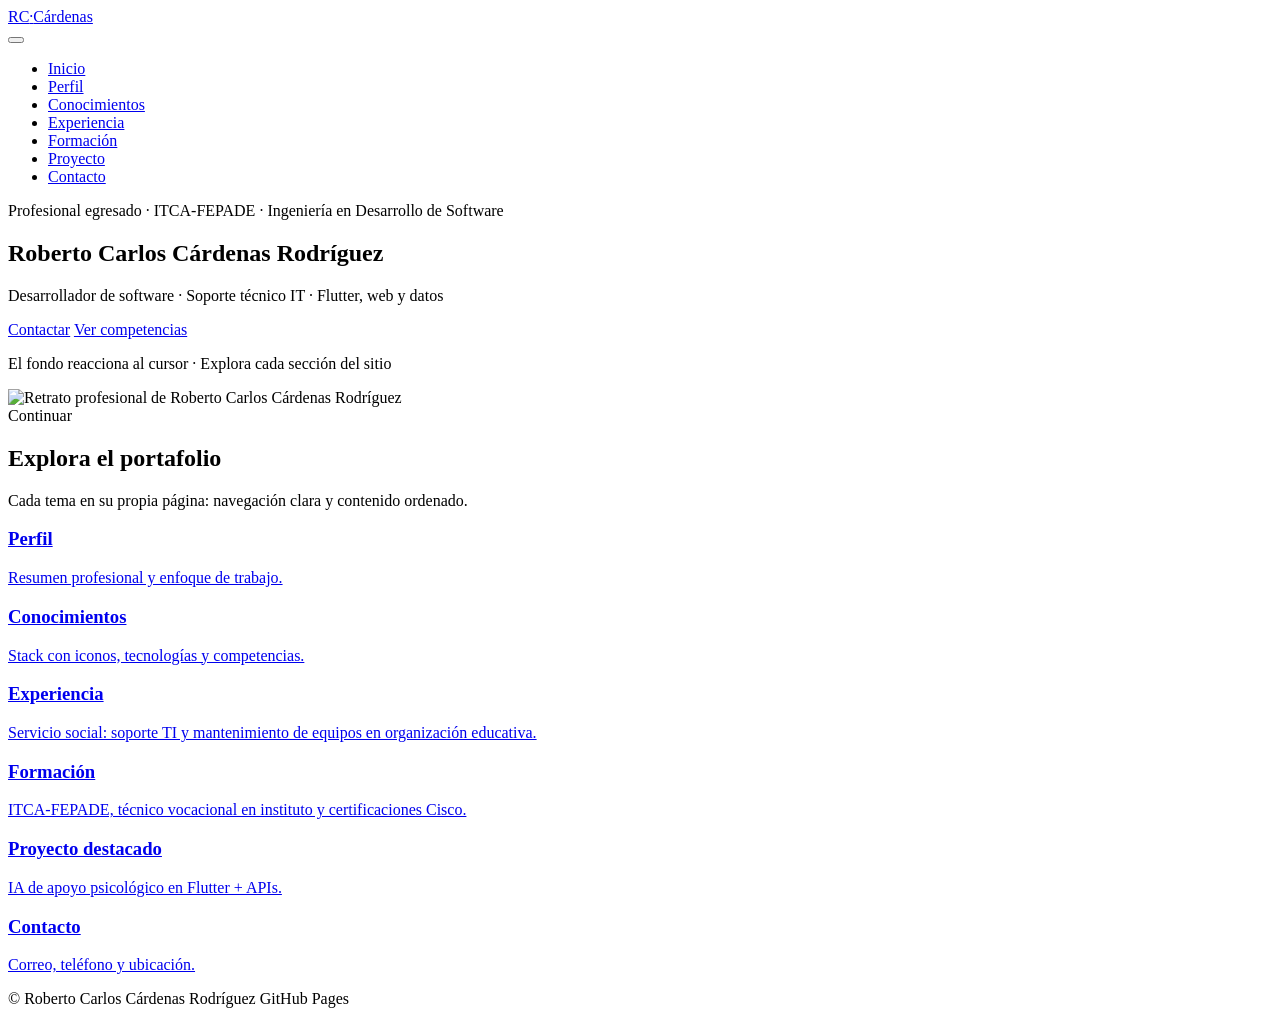
==== index.html @ c88db755 "Add files via upload" ====
<!DOCTYPE html>
<html lang="es">
<head>
  <meta charset="UTF-8" />
  <meta name="viewport" content="width=device-width, initial-scale=1.0, viewport-fit=cover" />
  <meta name="description" content="Roberto Carlos Cárdenas Rodríguez — Desarrollador de Software, ITCA-FEPADE. Portafolio profesional." />
  <meta name="theme-color" content="#0a0e17" />
  <title>Inicio · Roberto Carlos Cárdenas · ITCA-FEPADE</title>
  <link rel="preconnect" href="https://fonts.googleapis.com" />
  <link rel="preconnect" href="https://fonts.gstatic.com" crossorigin />
  <link href="https://fonts.googleapis.com/css2?family=DM+Sans:ital,opsz,wght@0,9..40,400;0,9..40,600;0,9..40,700&family=JetBrains+Mono:wght@400;600&display=swap" rel="stylesheet" />
  <link rel="stylesheet" href="./css/styles.css" />
  <script type="importmap">
  {
    "imports": {
      "three": "./js/vendor/three/build/three.module.js",
      "three/addons/": "./js/vendor/three/examples/jsm/"
    }
  }
  </script>
</head>
<body class="page-home">
  <div id="webgl-root" aria-hidden="true"></div>
  <div class="grain" aria-hidden="true"></div>

  <header class="site-header">
    <a class="logo" href="./index.html">RC<span class="logo-dot">·</span>Cárdenas</a>
    <nav class="nav" aria-label="Principal">
      <button type="button" class="nav-toggle" aria-expanded="false" aria-controls="nav-menu">
        <span></span><span></span><span></span>
      </button>
      <ul id="nav-menu" class="nav-menu">
        <li><a class="is-active" href="./index.html">Inicio</a></li>
        <li><a href="./perfil.html">Perfil</a></li>
        <li><a href="./conocimientos.html">Conocimientos</a></li>
        <li><a href="./experiencia.html">Experiencia</a></li>
        <li><a href="./formacion.html">Formación</a></li>
        <li><a href="./proyecto.html">Proyecto</a></li>
        <li><a href="./contacto.html">Contacto</a></li>
      </ul>
    </nav>
  </header>

  <main>
    <section class="hero hero--home" id="inicio">
      <div class="container hero-split">
        <div class="hero-split-inner">
          <p class="eyebrow">Profesional egresado · ITCA-FEPADE · Ingeniería en Desarrollo de Software</p>
          <h1 class="hero-title">
            <span class="line">Roberto Carlos</span>
            <span class="line accent">Cárdenas Rodríguez</span>
          </h1>
          <p class="hero-sub">Desarrollador de software · Soporte técnico IT · Flutter, web y datos</p>
          <div class="hero-cta">
            <a class="btn primary" href="./contacto.html">Contactar</a>
            <a class="btn ghost" href="./conocimientos.html">Ver competencias</a>
          </div>
          <p class="hero-hint">El fondo reacciona al cursor · Explora cada sección del sitio</p>
        </div>
        <div class="hero-photo-wrap">
          <img
            class="hero-photo"
            src="./assets/img/profile.png"
            alt="Retrato profesional de Roberto Carlos Cárdenas Rodríguez"
            width="400"
            height="500"
            loading="eager"
            decoding="async"
          />
        </div>
      </div>
      <div class="hero-scroll" aria-hidden="true">
        <span>Continuar</span>
        <span class="chev"></span>
      </div>
    </section>

    <section class="section">
      <div class="container">
        <header class="section-head">
          <h2>Explora el portafolio</h2>
          <p class="lead">Cada tema en su propia página: navegación clara y contenido ordenado.</p>
        </header>
        <div class="explore-grid">
          <article class="explore-card">
            <a href="./perfil.html">
              <h3>Perfil</h3>
              <p>Resumen profesional y enfoque de trabajo.</p>
            </a>
          </article>
          <article class="explore-card">
            <a href="./conocimientos.html">
              <h3>Conocimientos</h3>
              <p>Stack con iconos, tecnologías y competencias.</p>
            </a>
          </article>
          <article class="explore-card">
            <a href="./experiencia.html">
              <h3>Experiencia</h3>
              <p>Servicio social: soporte TI y mantenimiento de equipos en organización educativa.</p>
            </a>
          </article>
          <article class="explore-card">
            <a href="./formacion.html">
              <h3>Formación</h3>
              <p>ITCA-FEPADE, técnico vocacional en instituto y certificaciones Cisco.</p>
            </a>
          </article>
          <article class="explore-card">
            <a href="./proyecto.html">
              <h3>Proyecto destacado</h3>
              <p>IA de apoyo psicológico en Flutter + APIs.</p>
            </a>
          </article>
          <article class="explore-card">
            <a href="./contacto.html">
              <h3>Contacto</h3>
              <p>Correo, teléfono y ubicación.</p>
            </a>
          </article>
        </div>
      </div>
    </section>
  </main>

  <footer class="site-footer">
    <div class="container footer-inner">
      <span>© <span id="y"></span> Roberto Carlos Cárdenas Rodríguez</span>
      <span class="footer-tag">GitHub Pages</span>
    </div>
  </footer>

  <script type="module" src="./js/main.js"></script>
</body>
</html>
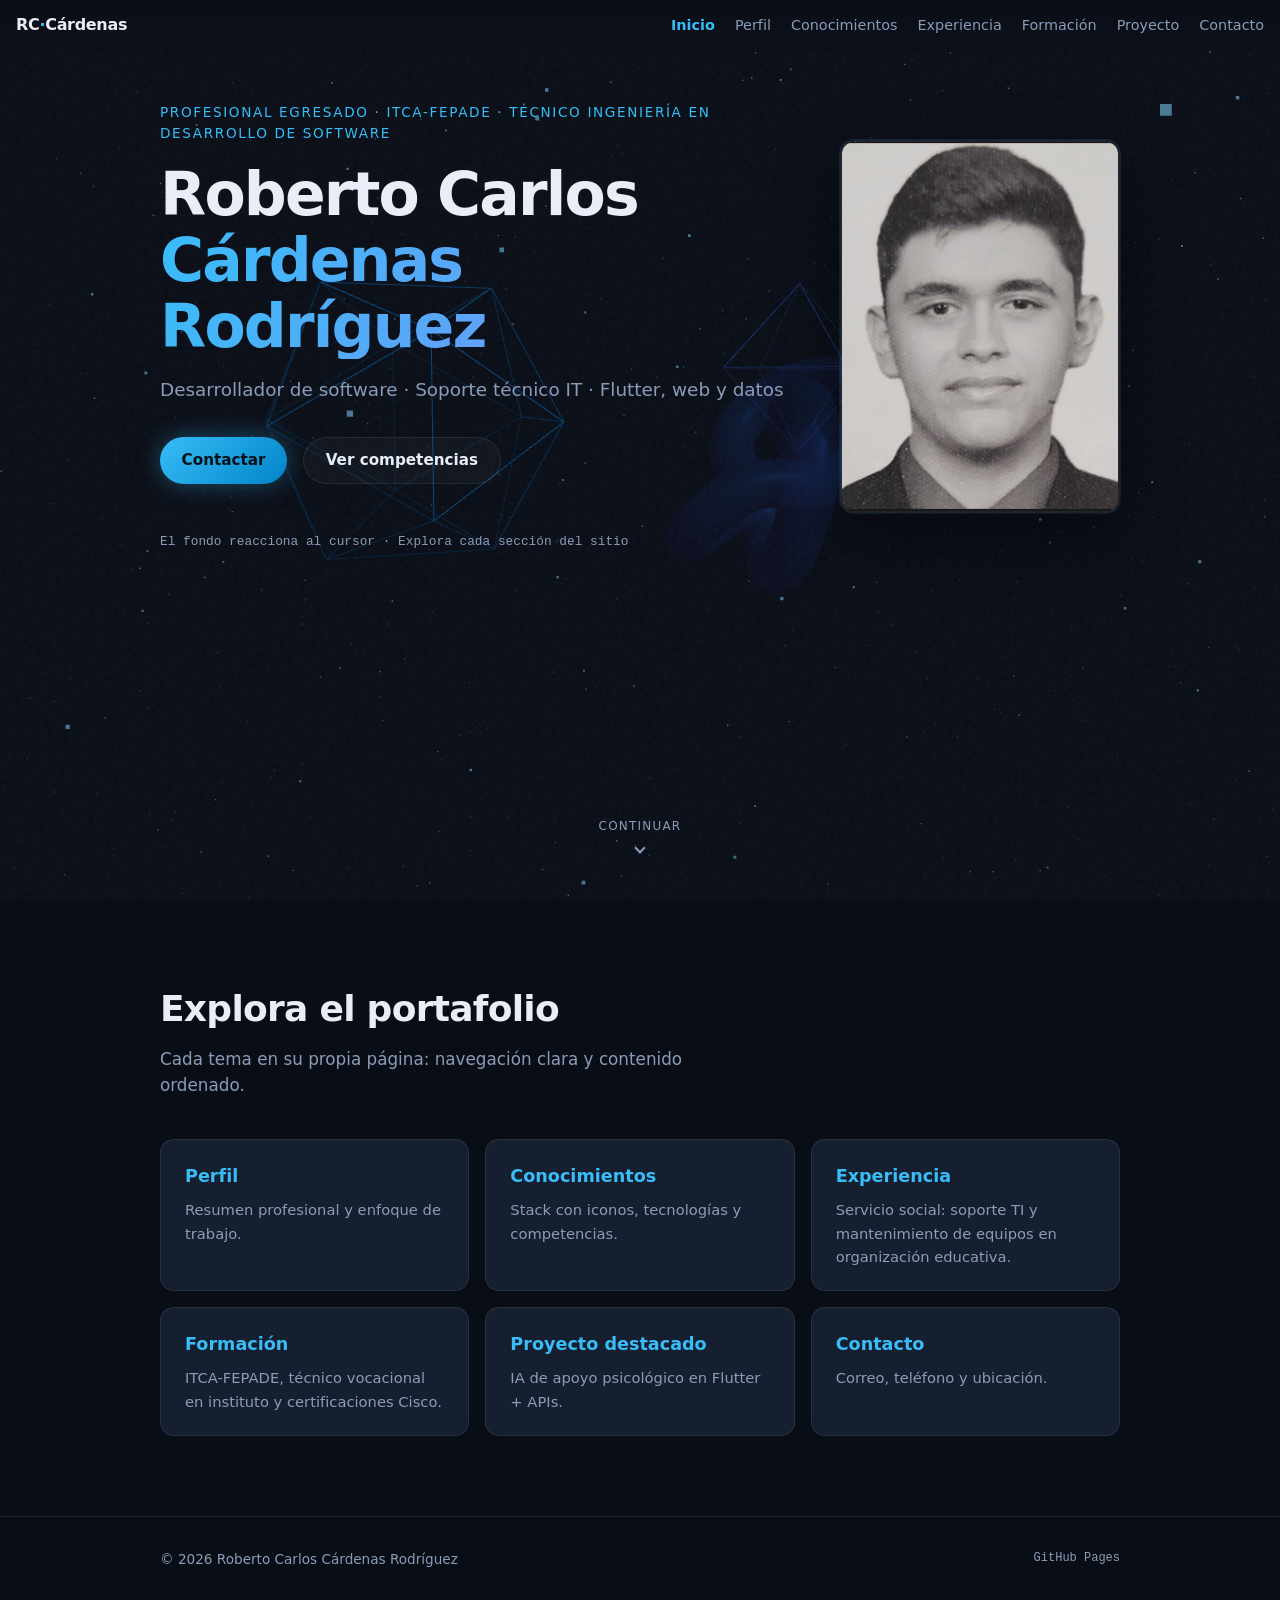
==== commit 679e9aaf: "Update educational qualification in index.html" ====
--- a/index.html
+++ b/index.html
@@ -45,7 +45,7 @@
     <section class="hero hero--home" id="inicio">
       <div class="container hero-split">
         <div class="hero-split-inner">
-          <p class="eyebrow">Profesional egresado · ITCA-FEPADE · Ingeniería en Desarrollo de Software</p>
+          <p class="eyebrow">Profesional egresado · ITCA-FEPADE · Técnico Ingeniería en Desarrollo de Software</p>
           <h1 class="hero-title">
             <span class="line">Roberto Carlos</span>
             <span class="line accent">Cárdenas Rodríguez</span>
--- a/css/styles.css
+++ b/css/styles.css
@@ -0,0 +1,1212 @@
+:root {
+  --bg: #0a0e17;
+  --bg-elevated: #111827;
+  --surface: #161f2f;
+  --border: rgba(255, 255, 255, 0.08);
+  --text: #e8edf7;
+  --muted: #8b9cb8;
+  --accent: #38bdf8;
+  --accent-2: #818cf8;
+  --glow: rgba(56, 189, 248, 0.35);
+  --radius: 14px;
+  --font: "DM Sans", system-ui, sans-serif;
+  --mono: "JetBrains Mono", ui-monospace, monospace;
+}
+
+*,
+*::before,
+*::after {
+  box-sizing: border-box;
+}
+
+html {
+  scroll-behavior: smooth;
+  -webkit-text-size-adjust: 100%;
+  text-size-adjust: 100%;
+}
+
+body {
+  margin: 0;
+  font-family: var(--font);
+  background: var(--bg);
+  color: var(--text);
+  line-height: 1.6;
+  overflow-x: hidden;
+  padding-bottom: env(safe-area-inset-bottom, 0px);
+}
+
+#webgl-root {
+  position: fixed;
+  inset: 0;
+  z-index: 0;
+  pointer-events: auto;
+}
+
+.grain {
+  position: fixed;
+  inset: 0;
+  z-index: 1;
+  pointer-events: none;
+  opacity: 0.04;
+  background-image: url("data:image/svg+xml,%3Csvg viewBox='0 0 256 256' xmlns='http://www.w3.org/2000/svg'%3E%3Cfilter id='n'%3E%3CfeTurbulence type='fractalNoise' baseFrequency='0.85' numOctaves='4' stitchTiles='stitch'/%3E%3C/filter%3E%3Crect width='100%25' height='100%25' filter='url(%23n)'/%3E%3C/svg%3E");
+}
+
+.site-header {
+  position: fixed;
+  top: 0;
+  left: 0;
+  right: 0;
+  z-index: 50;
+  display: flex;
+  align-items: center;
+  justify-content: space-between;
+  gap: 0.75rem;
+  padding: max(0.75rem, env(safe-area-inset-top)) max(1rem, env(safe-area-inset-right)) 0.75rem max(1rem, env(safe-area-inset-left));
+  background: linear-gradient(to bottom, rgba(10, 14, 23, 0.92), transparent);
+  backdrop-filter: blur(8px);
+}
+
+.logo {
+  font-weight: 700;
+  color: var(--text);
+  text-decoration: none;
+  letter-spacing: -0.02em;
+  font-size: clamp(0.95rem, 3.8vw, 1rem);
+  min-width: 0;
+  flex-shrink: 1;
+}
+
+.logo-dot {
+  color: var(--accent);
+}
+
+.nav {
+  display: flex;
+  align-items: center;
+  flex-shrink: 0;
+}
+
+.nav-menu {
+  list-style: none;
+  margin: 0;
+  padding: 0;
+  display: flex;
+  gap: 0.5rem 1.25rem;
+  flex-wrap: wrap;
+  align-items: center;
+}
+
+.nav-menu a {
+  color: var(--muted);
+  text-decoration: none;
+  font-size: 0.9rem;
+  transition: color 0.2s;
+}
+
+.nav-menu a:hover {
+  color: var(--accent);
+}
+
+.nav-menu a.is-active {
+  color: var(--accent);
+  font-weight: 600;
+}
+
+.nav-toggle {
+  display: none;
+  flex-direction: column;
+  justify-content: center;
+  align-items: center;
+  gap: 5px;
+  flex-shrink: 0;
+  min-width: 44px;
+  min-height: 44px;
+  background: none;
+  border: 1px solid var(--border);
+  border-radius: 8px;
+  padding: 8px;
+  cursor: pointer;
+  -webkit-tap-highlight-color: transparent;
+}
+
+.nav-toggle span {
+  display: block;
+  width: 22px;
+  height: 2px;
+  background: var(--text);
+  border-radius: 1px;
+}
+
+main {
+  position: relative;
+  z-index: 2;
+}
+
+.page-inner {
+  background: var(--bg);
+}
+
+.page-inner main,
+.page-inner .site-footer {
+  position: relative;
+  z-index: 2;
+}
+
+.page-hero {
+  padding: clamp(5.25rem, 14vw, 6.5rem) clamp(1rem, 4vw, 1.5rem) clamp(1.5rem, 4vw, 2.5rem);
+  text-align: left;
+}
+
+.page-hero.highlight-project {
+  background: linear-gradient(180deg, rgba(30, 27, 75, 0.25), transparent);
+}
+
+.page-title {
+  font-size: clamp(1.85rem, 4vw, 2.5rem);
+  margin: 0 0 0.75rem;
+  letter-spacing: -0.02em;
+}
+
+.page-hero .lead {
+  max-width: 42ch;
+}
+
+.hero {
+  min-height: 100vh;
+  min-height: 100dvh;
+  display: flex;
+  flex-direction: column;
+  justify-content: center;
+  padding: clamp(5.25rem, 14vw, 6rem) clamp(1rem, 4vw, 1.5rem) clamp(2rem, 6vw, 3rem);
+}
+
+.hero--home {
+  padding-top: clamp(4.75rem, 12vw, 5.5rem);
+}
+
+.hero-inner {
+  max-width: 900px;
+  margin: 0 auto;
+  text-align: center;
+}
+
+.hero-split {
+  display: grid;
+  grid-template-columns: 1fr minmax(200px, 280px);
+  gap: 2.25rem;
+  align-items: center;
+  max-width: 1040px;
+  margin: 0 auto;
+  text-align: left;
+}
+
+.hero-split-inner {
+  min-width: 0;
+}
+
+.hero-split-inner .hero-sub {
+  max-width: none;
+  margin-left: 0;
+}
+
+.hero-split-inner .hero-cta {
+  justify-content: flex-start;
+}
+
+.hero-split-inner .hero-hint {
+  text-align: left;
+}
+
+.hero-photo-wrap {
+  border-radius: var(--radius);
+  overflow: hidden;
+  border: 2px solid var(--border);
+  box-shadow: 0 24px 64px rgba(0, 0, 0, 0.45), 0 0 0 1px rgba(56, 189, 248, 0.15);
+  aspect-ratio: 3/4;
+  max-width: 280px;
+  margin-left: auto;
+  margin-right: auto;
+}
+
+.hero-photo {
+  width: 100%;
+  height: 100%;
+  object-fit: cover;
+  display: block;
+}
+
+.explore-grid {
+  display: grid;
+  grid-template-columns: repeat(auto-fill, minmax(min(100%, 240px), 1fr));
+  gap: 1rem;
+}
+
+.explore-card {
+  margin: 0;
+  background: var(--surface);
+  border: 1px solid var(--border);
+  border-radius: var(--radius);
+  transition: border-color 0.2s, transform 0.15s;
+}
+
+.explore-card:hover {
+  border-color: rgba(56, 189, 248, 0.4);
+  transform: translateY(-3px);
+}
+
+.explore-card a {
+  display: block;
+  padding: 1.35rem 1.5rem;
+  text-decoration: none;
+  color: inherit;
+  height: 100%;
+}
+
+.explore-card h3 {
+  margin: 0 0 0.5rem;
+  font-size: 1.1rem;
+  color: var(--accent);
+}
+
+.explore-card p {
+  margin: 0;
+  font-size: 0.92rem;
+  color: var(--muted);
+}
+
+.profile-layout {
+  display: grid;
+  grid-template-columns: minmax(200px, 280px) 1fr;
+  gap: 2rem;
+  align-items: start;
+}
+
+.profile-photo-card {
+  border-radius: var(--radius);
+  overflow: hidden;
+  border: 1px solid var(--border);
+  box-shadow: 0 16px 48px rgba(0, 0, 0, 0.35);
+}
+
+.profile-photo-card img {
+  width: 100%;
+  height: auto;
+  display: block;
+  vertical-align: middle;
+}
+
+.tech-tiles {
+  list-style: none;
+  margin: 0 0 2rem;
+  padding: 0;
+  display: grid;
+  grid-template-columns: repeat(auto-fill, minmax(148px, 1fr));
+  gap: 1rem;
+}
+
+.tech-tile {
+  width: 100%;
+  box-sizing: border-box;
+  margin: 0;
+  font: inherit;
+  cursor: pointer;
+  display: flex;
+  flex-direction: column;
+  align-items: center;
+  gap: 0.45rem;
+  padding: 1rem 0.75rem;
+  background: var(--bg-elevated);
+  border: 1px solid var(--border);
+  border-radius: var(--radius);
+  font-size: 0.78rem;
+  color: var(--muted);
+  text-align: center;
+  transition: transform 0.15s, border-color 0.2s;
+}
+
+.tech-tile:hover {
+  transform: translateY(-2px);
+  border-color: rgba(56, 189, 248, 0.35);
+  color: var(--text);
+}
+
+.tech-tile img {
+  flex-shrink: 0;
+  display: block;
+}
+
+.tech-tile--si img {
+  filter: brightness(0) invert(1);
+  opacity: 0.92;
+}
+
+.tech-tile__name {
+  display: block;
+  font-weight: 600;
+  font-size: 0.85rem;
+  color: var(--text);
+  line-height: 1.25;
+  width: 100%;
+}
+
+.tech-tile__tag {
+  display: block;
+  font-size: 0.68rem;
+  line-height: 1.35;
+  color: var(--muted);
+  font-weight: 400;
+  width: 100%;
+}
+
+.canvas-panel {
+  margin-bottom: 2.5rem;
+  border-radius: var(--radius);
+  overflow: hidden;
+  border: 1px solid var(--border);
+  background: #050810;
+}
+
+.scene-canvas {
+  display: block;
+  width: 100%;
+  height: auto;
+  vertical-align: middle;
+  aspect-ratio: 4 / 3;
+  min-height: 200px;
+  background: #050810;
+}
+
+.canvas-caption {
+  margin: 0;
+  padding: 0.65rem 1rem;
+  font-size: 0.78rem;
+  font-family: var(--mono);
+  color: var(--muted);
+  text-align: center;
+  background: rgba(0, 0, 0, 0.35);
+}
+
+.contact-block {
+  padding: 1.25rem;
+  background: var(--surface);
+  border: 1px solid var(--border);
+  border-radius: var(--radius);
+}
+
+.contact-address {
+  margin: 0.35rem 0 0;
+  font-size: 1.05rem;
+  color: var(--text);
+  line-height: 1.5;
+}
+
+@media (max-width: 900px) {
+  .hero-split {
+    grid-template-columns: 1fr;
+    text-align: center;
+  }
+
+  .hero-split-inner .hero-cta {
+    justify-content: center;
+  }
+
+  .hero-split-inner .hero-hint {
+    text-align: center;
+  }
+
+  .hero-photo-wrap {
+    max-width: 240px;
+    order: -1;
+  }
+
+  .profile-layout {
+    grid-template-columns: 1fr;
+  }
+
+  .profile-photo-card {
+    max-width: 280px;
+    margin: 0 auto;
+  }
+}
+
+.eyebrow {
+  font-size: 0.85rem;
+  text-transform: uppercase;
+  letter-spacing: 0.12em;
+  color: var(--accent);
+  margin-bottom: 1rem;
+}
+
+.hero-title {
+  font-size: clamp(2.2rem, 6vw, 3.75rem);
+  font-weight: 700;
+  line-height: 1.1;
+  margin: 0 0 1rem;
+  letter-spacing: -0.03em;
+}
+
+.hero-title .line {
+  display: block;
+}
+
+.hero-title .accent {
+  background: linear-gradient(120deg, var(--accent), var(--accent-2));
+  -webkit-background-clip: text;
+  background-clip: text;
+  color: transparent;
+}
+
+.hero-sub {
+  font-size: clamp(1rem, 3.4vw, 1.15rem);
+  color: var(--muted);
+  max-width: 36ch;
+  margin: 0 auto 2rem;
+}
+
+.hero-cta {
+  display: flex;
+  gap: 1rem;
+  justify-content: center;
+  flex-wrap: wrap;
+}
+
+.btn {
+  display: inline-flex;
+  align-items: center;
+  justify-content: center;
+  min-height: 2.75rem;
+  padding: 0.65rem 1.35rem;
+  border-radius: 999px;
+  font-weight: 600;
+  text-decoration: none;
+  font-size: clamp(0.9rem, 2.8vw, 0.95rem);
+  transition: transform 0.15s, box-shadow 0.2s;
+  -webkit-tap-highlight-color: transparent;
+}
+
+.btn.primary {
+  background: linear-gradient(135deg, var(--accent), #0284c7);
+  color: #071018;
+  box-shadow: 0 0 24px var(--glow);
+}
+
+.btn.primary:hover {
+  transform: translateY(-2px);
+}
+
+.btn.ghost {
+  border: 1px solid var(--border);
+  color: var(--text);
+  background: rgba(255, 255, 255, 0.03);
+}
+
+.btn.ghost:hover {
+  border-color: var(--accent);
+  color: var(--accent);
+}
+
+.hero-hint {
+  margin-top: 3rem;
+  font-size: 0.8rem;
+  color: var(--muted);
+  font-family: var(--mono);
+}
+
+.hero-scroll {
+  display: flex;
+  flex-direction: column;
+  align-items: center;
+  gap: 0.5rem;
+  margin-top: auto;
+  padding-top: 2rem;
+  color: var(--muted);
+  font-size: 0.75rem;
+  text-transform: uppercase;
+  letter-spacing: 0.1em;
+}
+
+.chev {
+  width: 8px;
+  height: 8px;
+  border-right: 2px solid var(--muted);
+  border-bottom: 2px solid var(--muted);
+  transform: rotate(45deg);
+  animation: bounce 2s ease-in-out infinite;
+}
+
+@keyframes bounce {
+  0%, 100% { transform: rotate(45deg) translateY(0); }
+  50% { transform: rotate(45deg) translateY(6px); }
+}
+
+.section {
+  position: relative;
+  padding: clamp(2.75rem, 7vw, 5rem) clamp(1rem, 4vw, 1.5rem);
+  padding-bottom: max(clamp(2.75rem, 7vw, 5rem), env(safe-area-inset-bottom, 0px));
+  background: rgba(10, 14, 23, 0.72);
+  backdrop-filter: blur(12px);
+}
+
+.section.alt {
+  background: rgba(17, 24, 39, 0.78);
+}
+
+.container {
+  max-width: 960px;
+  margin: 0 auto;
+}
+
+.container.narrow {
+  max-width: 640px;
+}
+
+.section-head {
+  margin-bottom: 2.5rem;
+}
+
+.section-head h2 {
+  font-size: clamp(1.75rem, 4vw, 2.25rem);
+  margin: 0 0 0.5rem;
+  letter-spacing: -0.02em;
+}
+
+.lead {
+  color: var(--muted);
+  font-size: clamp(0.95rem, 3.2vw, 1.05rem);
+  margin: 0;
+  max-width: 52ch;
+}
+
+.subsection-title {
+  font-size: 1rem;
+  color: var(--accent);
+  margin: 2.5rem 0 1rem;
+  font-weight: 600;
+}
+
+.card {
+  background: var(--surface);
+  border: 1px solid var(--border);
+  border-radius: var(--radius);
+  padding: 1.75rem;
+}
+
+.profile-card p {
+  margin: 0;
+  font-size: 1.05rem;
+  color: var(--muted);
+}
+
+.profile-card strong {
+  color: var(--text);
+}
+
+.skill-grid {
+  list-style: none;
+  margin: 0;
+  padding: 0;
+  display: grid;
+  grid-template-columns: repeat(auto-fill, minmax(min(100%, 260px), 1fr));
+  gap: 1rem;
+}
+
+.skill-card {
+  width: 100%;
+  box-sizing: border-box;
+  margin: 0;
+  text-align: left;
+  font: inherit;
+  padding: 1.15rem 1.25rem;
+  background: var(--bg-elevated);
+  border: 1px solid var(--border);
+  border-radius: var(--radius);
+  font-size: 0.95rem;
+  color: var(--muted);
+  cursor: pointer;
+  transition: border-color 0.2s, color 0.2s, transform 0.2s, box-shadow 0.2s;
+}
+
+.skill-card:hover,
+.skill-card:focus-visible {
+  border-color: rgba(56, 189, 248, 0.45);
+  color: var(--text);
+  transform: translateY(-3px) scale(1.01);
+  box-shadow: 0 12px 32px rgba(0, 0, 0, 0.35);
+  outline: none;
+}
+
+.tools-cloud {
+  display: flex;
+  flex-wrap: wrap;
+  gap: 0.6rem;
+}
+
+.tools-cloud span {
+  padding: 0.45rem 0.9rem;
+  border-radius: 999px;
+  background: rgba(129, 140, 248, 0.12);
+  border: 1px solid rgba(129, 140, 248, 0.25);
+  font-size: 0.85rem;
+  color: var(--text);
+  transition: transform 0.15s;
+}
+
+.tools-cloud span:hover {
+  transform: scale(1.05);
+}
+
+.timeline {
+  list-style: none;
+  margin: 0;
+  padding: 0;
+  border-left: 2px solid var(--border);
+  margin-left: 0.5rem;
+}
+
+.timeline li {
+  position: relative;
+  padding: 0 0 1.75rem 1.5rem;
+}
+
+.timeline li::before {
+  content: "";
+  position: absolute;
+  left: -7px;
+  top: 6px;
+  width: 12px;
+  height: 12px;
+  border-radius: 50%;
+  background: var(--accent);
+  box-shadow: 0 0 0 3px rgba(56, 189, 248, 0.25);
+}
+
+.timeline li:last-child {
+  padding-bottom: 0;
+}
+
+.timeline strong {
+  display: block;
+  font-size: 1.05rem;
+  margin-bottom: 0.25rem;
+}
+
+.timeline span {
+  color: var(--muted);
+  font-size: 0.95rem;
+}
+
+.timeline-item {
+  display: block;
+  width: 100%;
+  box-sizing: border-box;
+  margin: 0;
+  padding: 0.85rem 1rem;
+  text-align: left;
+  font: inherit;
+  color: inherit;
+  background: rgba(15, 23, 42, 0.5);
+  border: 1px solid var(--border);
+  border-radius: var(--radius);
+  cursor: pointer;
+  transition: border-color 0.2s, background 0.2s, transform 0.15s;
+}
+
+.timeline-item:hover,
+.timeline-item:focus-visible {
+  border-color: rgba(56, 189, 248, 0.45);
+  background: rgba(56, 189, 248, 0.06);
+  outline: none;
+}
+
+.timeline-item strong {
+  display: block;
+  font-size: 1.05rem;
+  margin-bottom: 0.35rem;
+  color: var(--text);
+}
+
+.timeline-item span {
+  display: block;
+  color: var(--muted);
+  font-size: 0.95rem;
+}
+
+.is-click-detail {
+  position: relative;
+}
+
+.is-click-detail::after {
+  content: "Ver más";
+  display: inline-block;
+  margin-top: 0.5rem;
+  font-size: 0.72rem;
+  font-family: var(--mono);
+  color: var(--accent);
+  letter-spacing: 0.04em;
+}
+
+.tech-tile.is-click-detail::after {
+  margin-top: 0.35rem;
+}
+
+.skill-card.is-click-detail::after {
+  display: block;
+  margin-top: 0.65rem;
+}
+
+.project-points .project-point-btn.is-click-detail::after {
+  margin-top: 0.4rem;
+}
+
+.site-info-dialog {
+  max-width: min(520px, 92vw);
+  width: 100%;
+  padding: 0;
+  border: 1px solid var(--border);
+  border-radius: var(--radius);
+  background: var(--bg-elevated);
+  color: var(--text);
+  box-shadow: 0 24px 64px rgba(0, 0, 0, 0.55);
+}
+
+.site-info-dialog::backdrop {
+  background: rgba(2, 6, 23, 0.72);
+  backdrop-filter: blur(6px);
+}
+
+.site-info-dialog__panel {
+  position: relative;
+  padding: clamp(1.15rem, 4vw, 1.5rem) clamp(1rem, 4vw, 1.5rem) 1.35rem;
+  max-height: min(85dvh, 90vh);
+  overflow-y: auto;
+  -webkit-overflow-scrolling: touch;
+}
+
+.site-info-dialog__close {
+  position: absolute;
+  top: 0.65rem;
+  right: 0.65rem;
+  width: 2rem;
+  height: 2rem;
+  display: flex;
+  align-items: center;
+  justify-content: center;
+  padding: 0;
+  border: none;
+  border-radius: 6px;
+  background: transparent;
+  color: var(--muted);
+  font-size: 1.35rem;
+  line-height: 1;
+  cursor: pointer;
+  transition: color 0.2s, background 0.2s;
+}
+
+.site-info-dialog__close:hover {
+  color: var(--text);
+  background: rgba(255, 255, 255, 0.06);
+}
+
+.site-info-dialog__title {
+  margin: 0 2rem 1rem 0;
+  font-size: 1.25rem;
+  font-weight: 700;
+  padding-right: 0.5rem;
+}
+
+.site-info-dialog__body {
+  font-size: 0.95rem;
+  line-height: 1.6;
+  color: var(--muted);
+}
+
+.site-info-dialog__body p {
+  margin: 0 0 0.85rem;
+}
+
+.site-info-dialog__body p:last-child {
+  margin-bottom: 0;
+}
+
+.experience-side {
+  display: grid;
+  gap: 1.25rem;
+  margin-bottom: 2rem;
+}
+
+@media (min-width: 900px) {
+  .experience-layout {
+    display: grid;
+    grid-template-columns: 1fr 1.05fr;
+    gap: 2rem;
+    align-items: start;
+  }
+}
+
+.experience-meta {
+  display: grid;
+  gap: 0.75rem;
+  padding: 1.25rem;
+  background: var(--surface);
+  border: 1px solid var(--border);
+  border-radius: var(--radius);
+  font-size: 0.92rem;
+  color: var(--muted);
+}
+
+.experience-meta dt {
+  font-family: var(--mono);
+  font-size: 0.72rem;
+  text-transform: uppercase;
+  letter-spacing: 0.08em;
+  color: var(--accent);
+  margin-bottom: 0.15rem;
+}
+
+.experience-meta dd {
+  margin: 0;
+  color: var(--text);
+}
+
+.project-points {
+  list-style: none;
+  margin: 0;
+  padding: 0;
+  display: grid;
+  gap: 0.75rem;
+}
+
+.project-point-btn {
+  display: block;
+  width: 100%;
+  box-sizing: border-box;
+  margin: 0;
+  padding: 1rem 1.1rem;
+  text-align: left;
+  font: inherit;
+  color: var(--muted);
+  background: rgba(15, 23, 42, 0.45);
+  border: 1px solid var(--border);
+  border-radius: var(--radius);
+  cursor: pointer;
+  transition: border-color 0.2s, color 0.2s, transform 0.15s;
+}
+
+.project-point-btn:hover,
+.project-point-btn:focus-visible {
+  border-color: rgba(56, 189, 248, 0.4);
+  color: var(--text);
+  outline: none;
+}
+
+.project-point-btn strong {
+  display: block;
+  color: var(--text);
+  margin-bottom: 0.35rem;
+  font-size: 1rem;
+}
+
+.project-point-btn span {
+  display: block;
+  font-size: 0.9rem;
+  color: var(--muted);
+  font-weight: 400;
+}
+
+.experience-blurb {
+  margin: 0;
+  font-size: 0.95rem;
+  color: var(--muted);
+  line-height: 1.6;
+}
+
+.project-lead-tight {
+  margin: 0 0 1rem;
+  font-size: 0.98rem;
+}
+
+.project-prose {
+  margin: 0 0 1.25rem;
+  color: var(--muted);
+  font-size: 0.92rem;
+  line-height: 1.55;
+}
+
+.project-tap-hint {
+  margin: 0 0 0.75rem;
+  font-size: 0.85rem;
+  color: var(--muted);
+}
+
+.timeline-tap-hint {
+  margin: -0.35rem 0 1.25rem;
+  font-size: 0.92rem;
+  color: var(--muted);
+}
+
+.knowledge-tap-hint {
+  margin: 0.5rem 0 1.15rem;
+  font-size: 0.92rem;
+  color: var(--muted);
+}
+
+.edu-grid {
+  display: grid;
+  grid-template-columns: repeat(auto-fit, minmax(min(100%, 280px), 1fr));
+  gap: 1.25rem;
+}
+
+.edu-card {
+  background: var(--surface);
+  border: 1px solid var(--border);
+  border-radius: var(--radius);
+  padding: 1.5rem;
+  transition: border-color 0.2s;
+}
+
+.edu-card:hover {
+  border-color: rgba(56, 189, 248, 0.35);
+}
+
+.edu-badge {
+  display: inline-block;
+  font-size: 0.75rem;
+  font-family: var(--mono);
+  color: var(--accent);
+  margin-bottom: 0.75rem;
+}
+
+.edu-card h3 {
+  margin: 0 0 0.5rem;
+  font-size: 1.2rem;
+}
+
+.edu-role {
+  margin: 0;
+  color: var(--muted);
+  font-size: 0.95rem;
+}
+
+.edu-note {
+  margin: 0.75rem 0 0;
+  font-size: 0.9rem;
+  color: var(--muted);
+}
+
+.cert-list {
+  margin: 0;
+  padding-left: 1.25rem;
+  color: var(--muted);
+}
+
+.cert-list li {
+  margin-bottom: 0.75rem;
+}
+
+.highlight-project {
+  background: linear-gradient(180deg, rgba(10, 14, 23, 0.85), rgba(30, 27, 75, 0.35));
+}
+
+.project-showcase {
+  display: grid;
+  grid-template-columns: 1fr 1.2fr;
+  gap: 2rem;
+  align-items: start;
+}
+
+@media (max-width: 900px) {
+  .project-showcase {
+    grid-template-columns: 1fr;
+  }
+
+  .project-visual {
+    margin-top: 0;
+  }
+
+  .nav-toggle {
+    display: flex;
+  }
+
+  .nav-menu {
+    position: fixed;
+    top: max(4.25rem, calc(env(safe-area-inset-top) + 3.25rem));
+    right: max(1rem, env(safe-area-inset-right));
+    flex-direction: column;
+    background: var(--bg-elevated);
+    border: 1px solid var(--border);
+    border-radius: var(--radius);
+    padding: 1rem 1.25rem;
+    min-width: min(280px, calc(100vw - 2rem));
+    max-height: min(70vh, calc(100dvh - 5.5rem));
+    overflow-y: auto;
+    display: none;
+    box-shadow: 0 16px 48px rgba(0, 0, 0, 0.5);
+    -webkit-overflow-scrolling: touch;
+  }
+
+  .nav-menu.is-open {
+    display: flex;
+  }
+
+  .nav-menu a {
+    padding: 0.5rem 0;
+    font-size: 1rem;
+  }
+}
+
+@media (max-width: 480px) {
+  .tech-tiles {
+    grid-template-columns: repeat(auto-fill, minmax(min(100%, 132px), 1fr));
+    gap: 0.75rem;
+  }
+
+  .edu-grid {
+    grid-template-columns: 1fr;
+  }
+
+  .skill-grid {
+    grid-template-columns: 1fr;
+  }
+
+  .explore-grid {
+    grid-template-columns: 1fr;
+  }
+
+  .hero-title {
+    font-size: clamp(1.85rem, 9vw, 2.75rem);
+  }
+
+  .section-head h2 {
+    font-size: clamp(1.5rem, 6vw, 2rem);
+  }
+
+  .timeline-item,
+  .project-point-btn,
+  .skill-card {
+    padding: 1rem;
+  }
+}
+
+.project-visual {
+  position: relative;
+  border-radius: var(--radius);
+  overflow: hidden;
+  border: 1px solid var(--border);
+  background: #050810;
+  aspect-ratio: 4/3;
+  display: flex;
+  align-items: center;
+  justify-content: center;
+  margin-top: -0.35rem;
+}
+
+.project-visual canvas {
+  display: block;
+  width: 100%;
+  height: auto;
+}
+
+.mini-label {
+  position: absolute;
+  bottom: 0.75rem;
+  left: 50%;
+  transform: translateX(-50%);
+  font-size: 0.7rem;
+  font-family: var(--mono);
+  color: var(--muted);
+  pointer-events: none;
+}
+
+.project-points--plain {
+  margin: 0;
+  padding-left: 1.15rem;
+  color: var(--muted);
+}
+
+.project-points--plain li {
+  margin-bottom: 0.75rem;
+}
+
+.ref-note {
+  margin-top: 1.25rem;
+  font-size: 0.9rem;
+  color: var(--muted);
+}
+
+.contact-grid {
+  display: grid;
+  gap: 1rem;
+}
+
+.contact-link {
+  display: flex;
+  flex-direction: column;
+  gap: 0.25rem;
+  padding: 1.25rem;
+  background: var(--surface);
+  border: 1px solid var(--border);
+  border-radius: var(--radius);
+  text-decoration: none;
+  color: inherit;
+  transition: border-color 0.2s, transform 0.15s;
+}
+
+.contact-link:hover {
+  border-color: var(--accent);
+  transform: translateY(-2px);
+}
+
+.contact-label {
+  font-size: 0.75rem;
+  text-transform: uppercase;
+  letter-spacing: 0.08em;
+  color: var(--muted);
+}
+
+.contact-value {
+  font-size: 1rem;
+  color: var(--accent);
+  word-break: break-all;
+}
+
+.footer-note {
+  margin-top: 2rem;
+  font-size: 0.85rem;
+  color: var(--muted);
+  text-align: center;
+}
+
+.site-footer {
+  position: relative;
+  z-index: 2;
+  padding: 2rem max(1.5rem, env(safe-area-inset-right)) max(2rem, env(safe-area-inset-bottom)) max(1.5rem, env(safe-area-inset-left));
+  border-top: 1px solid var(--border);
+  background: rgba(10, 14, 23, 0.95);
+}
+
+.footer-inner {
+  display: flex;
+  justify-content: space-between;
+  flex-wrap: wrap;
+  gap: 1rem;
+  font-size: 0.85rem;
+  color: var(--muted);
+  max-width: 960px;
+  margin: 0 auto;
+}
+
+.footer-tag {
+  font-family: var(--mono);
+  font-size: 0.75rem;
+}
+
+.reveal {
+  opacity: 0;
+  transform: translateY(22px);
+  transition: opacity 0.6s ease, transform 0.6s ease;
+}
+
+.reveal.is-visible {
+  opacity: 1;
+  transform: translateY(0);
+}
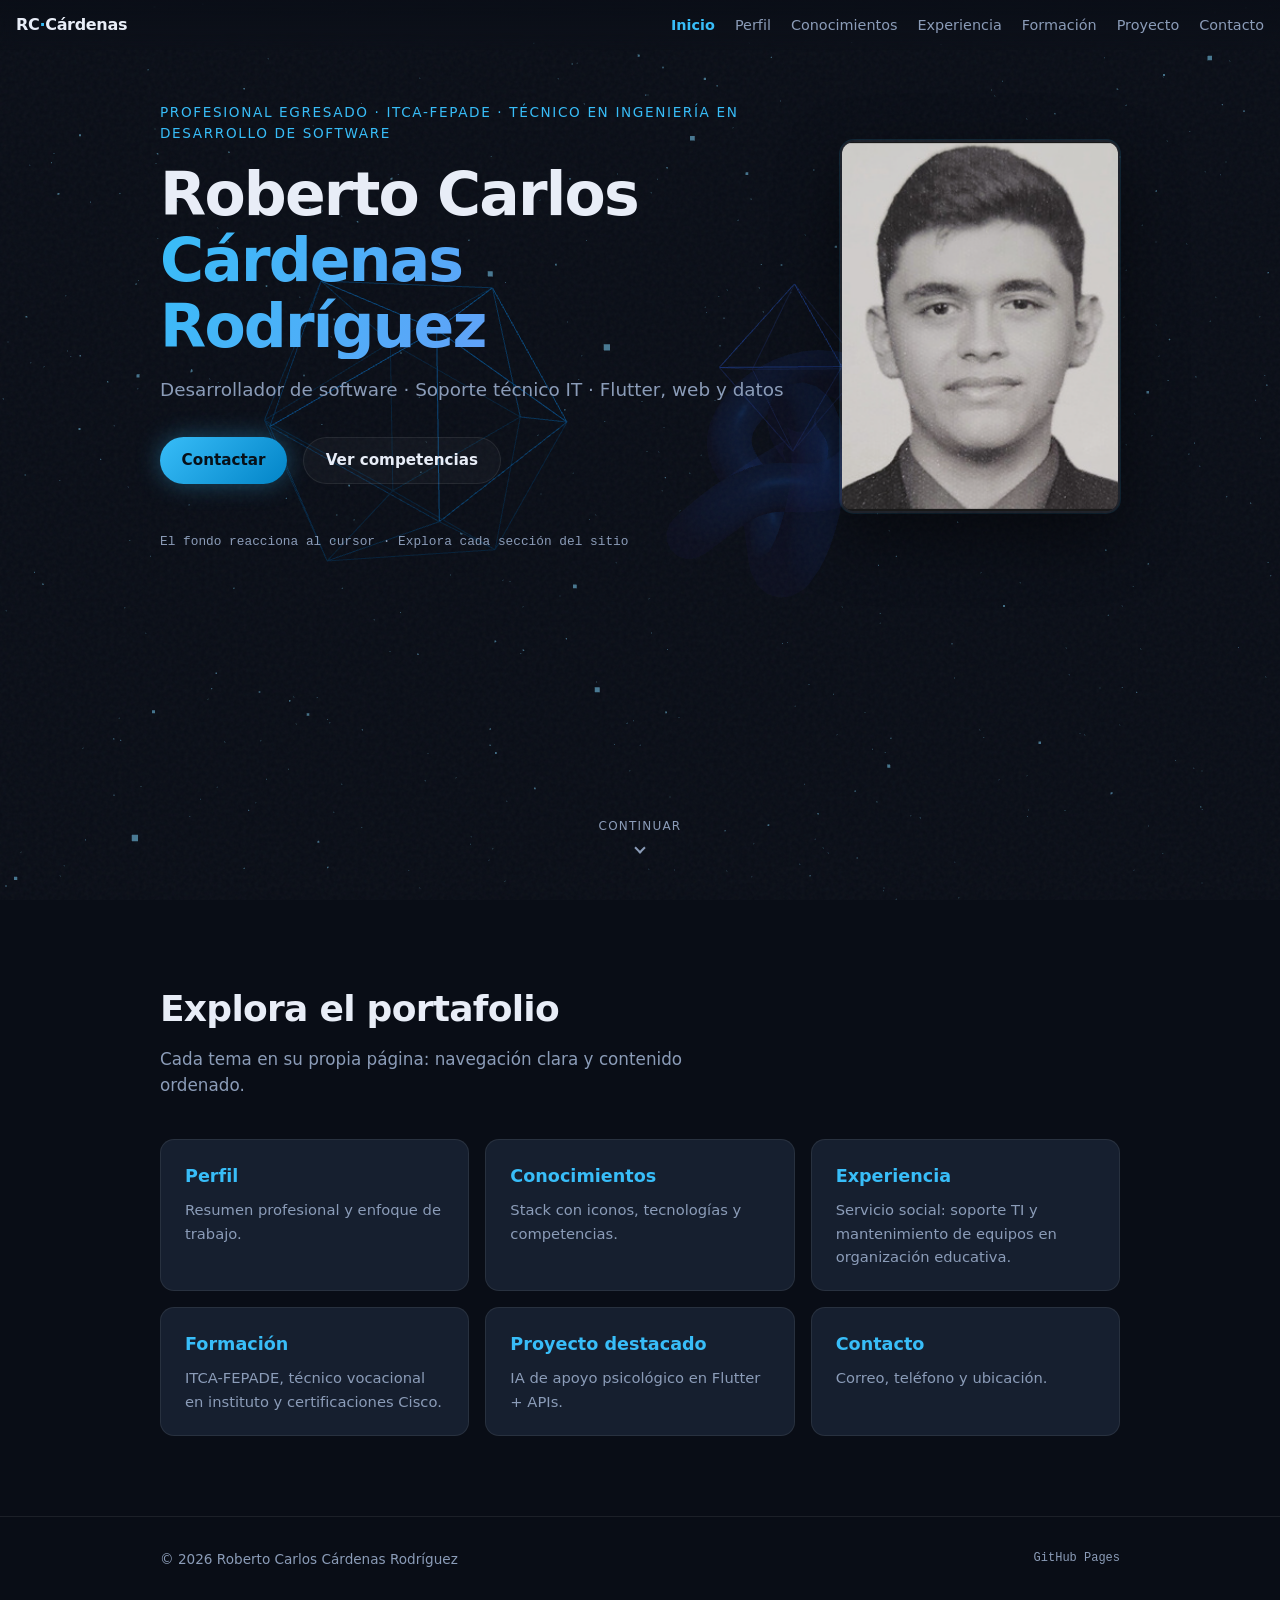
==== commit ab6e0187: "Fix typo in professional title in index.html" ====
--- a/index.html
+++ b/index.html
@@ -45,7 +45,7 @@
     <section class="hero hero--home" id="inicio">
       <div class="container hero-split">
         <div class="hero-split-inner">
-          <p class="eyebrow">Profesional egresado · ITCA-FEPADE · Técnico Ingeniería en Desarrollo de Software</p>
+          <p class="eyebrow">Profesional egresado · ITCA-FEPADE · Técnico en Ingeniería en Desarrollo de Software</p>
           <h1 class="hero-title">
             <span class="line">Roberto Carlos</span>
             <span class="line accent">Cárdenas Rodríguez</span>
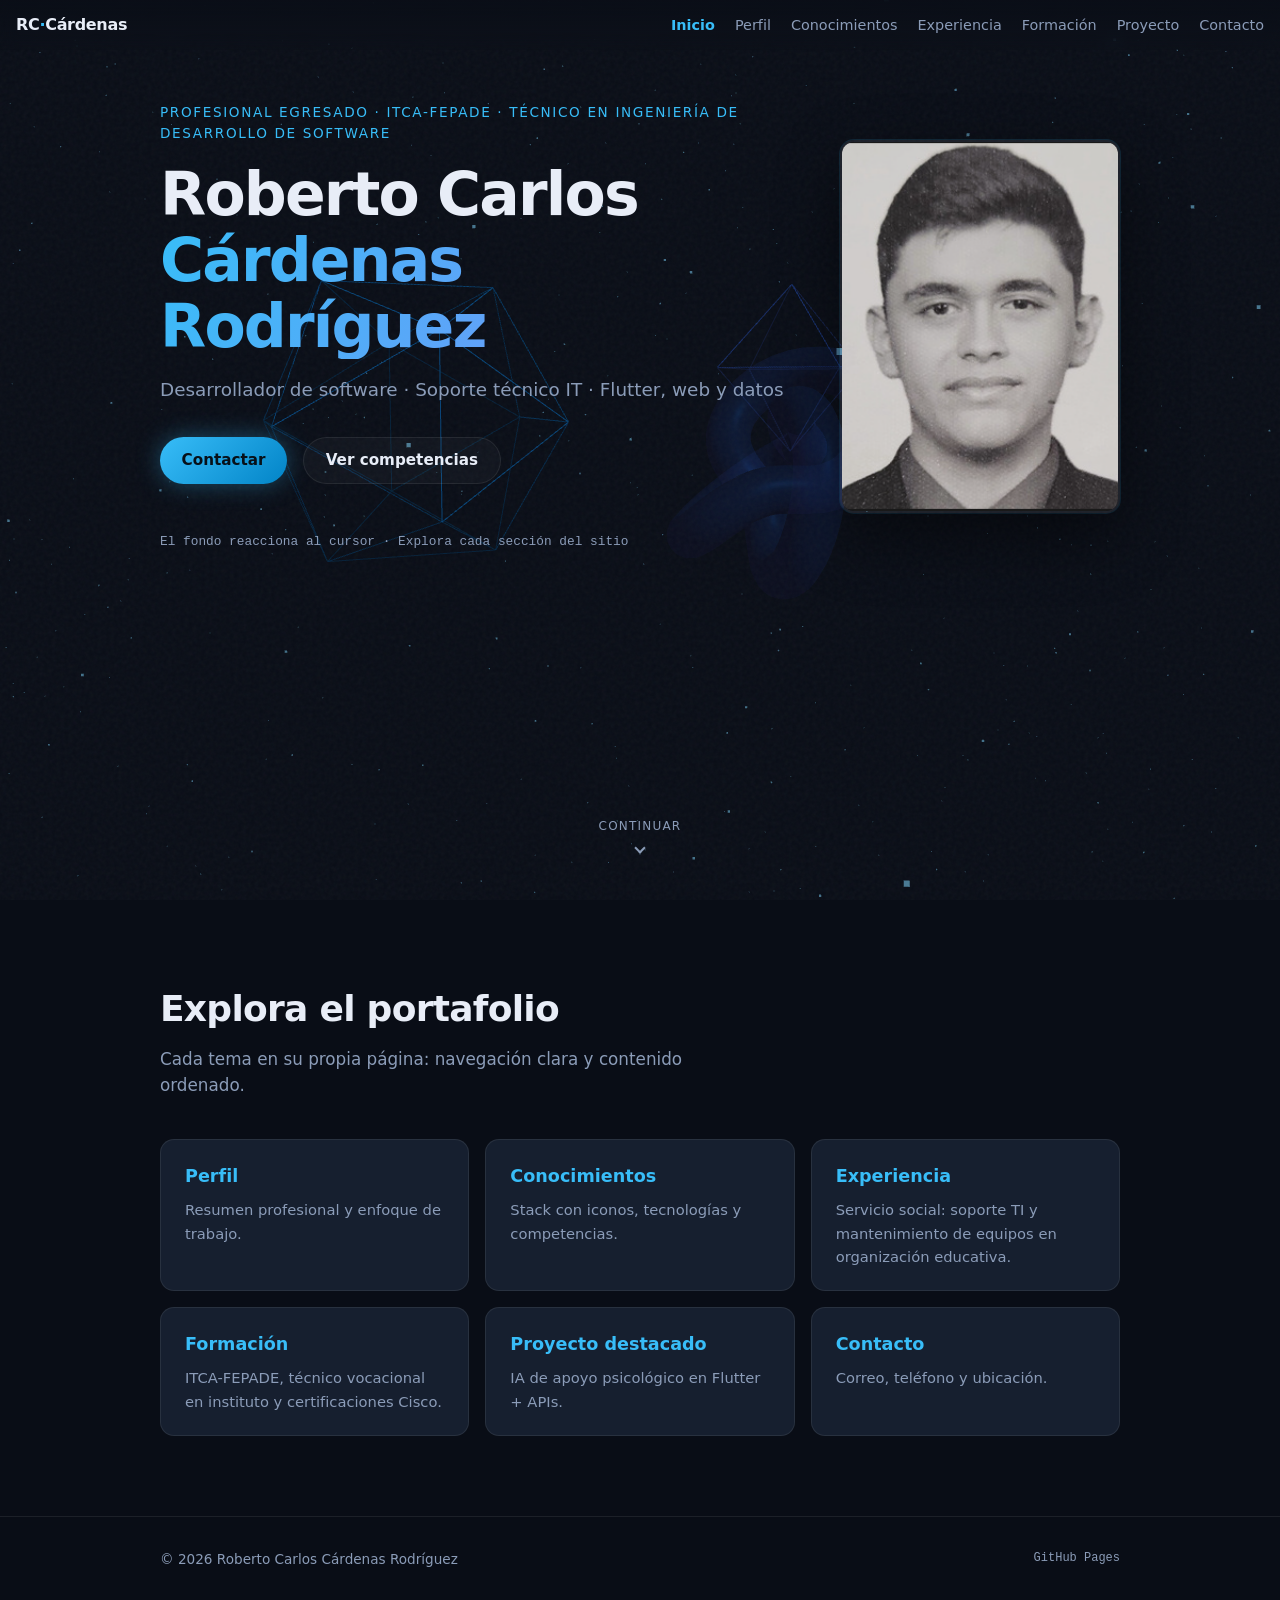
==== commit e20375ed: "Correct typo in professional title in index.html" ====
--- a/index.html
+++ b/index.html
@@ -45,7 +45,7 @@
     <section class="hero hero--home" id="inicio">
       <div class="container hero-split">
         <div class="hero-split-inner">
-          <p class="eyebrow">Profesional egresado · ITCA-FEPADE · Técnico en Ingeniería en Desarrollo de Software</p>
+          <p class="eyebrow">Profesional egresado · ITCA-FEPADE · Técnico en Ingeniería de Desarrollo de Software</p>
           <h1 class="hero-title">
             <span class="line">Roberto Carlos</span>
             <span class="line accent">Cárdenas Rodríguez</span>
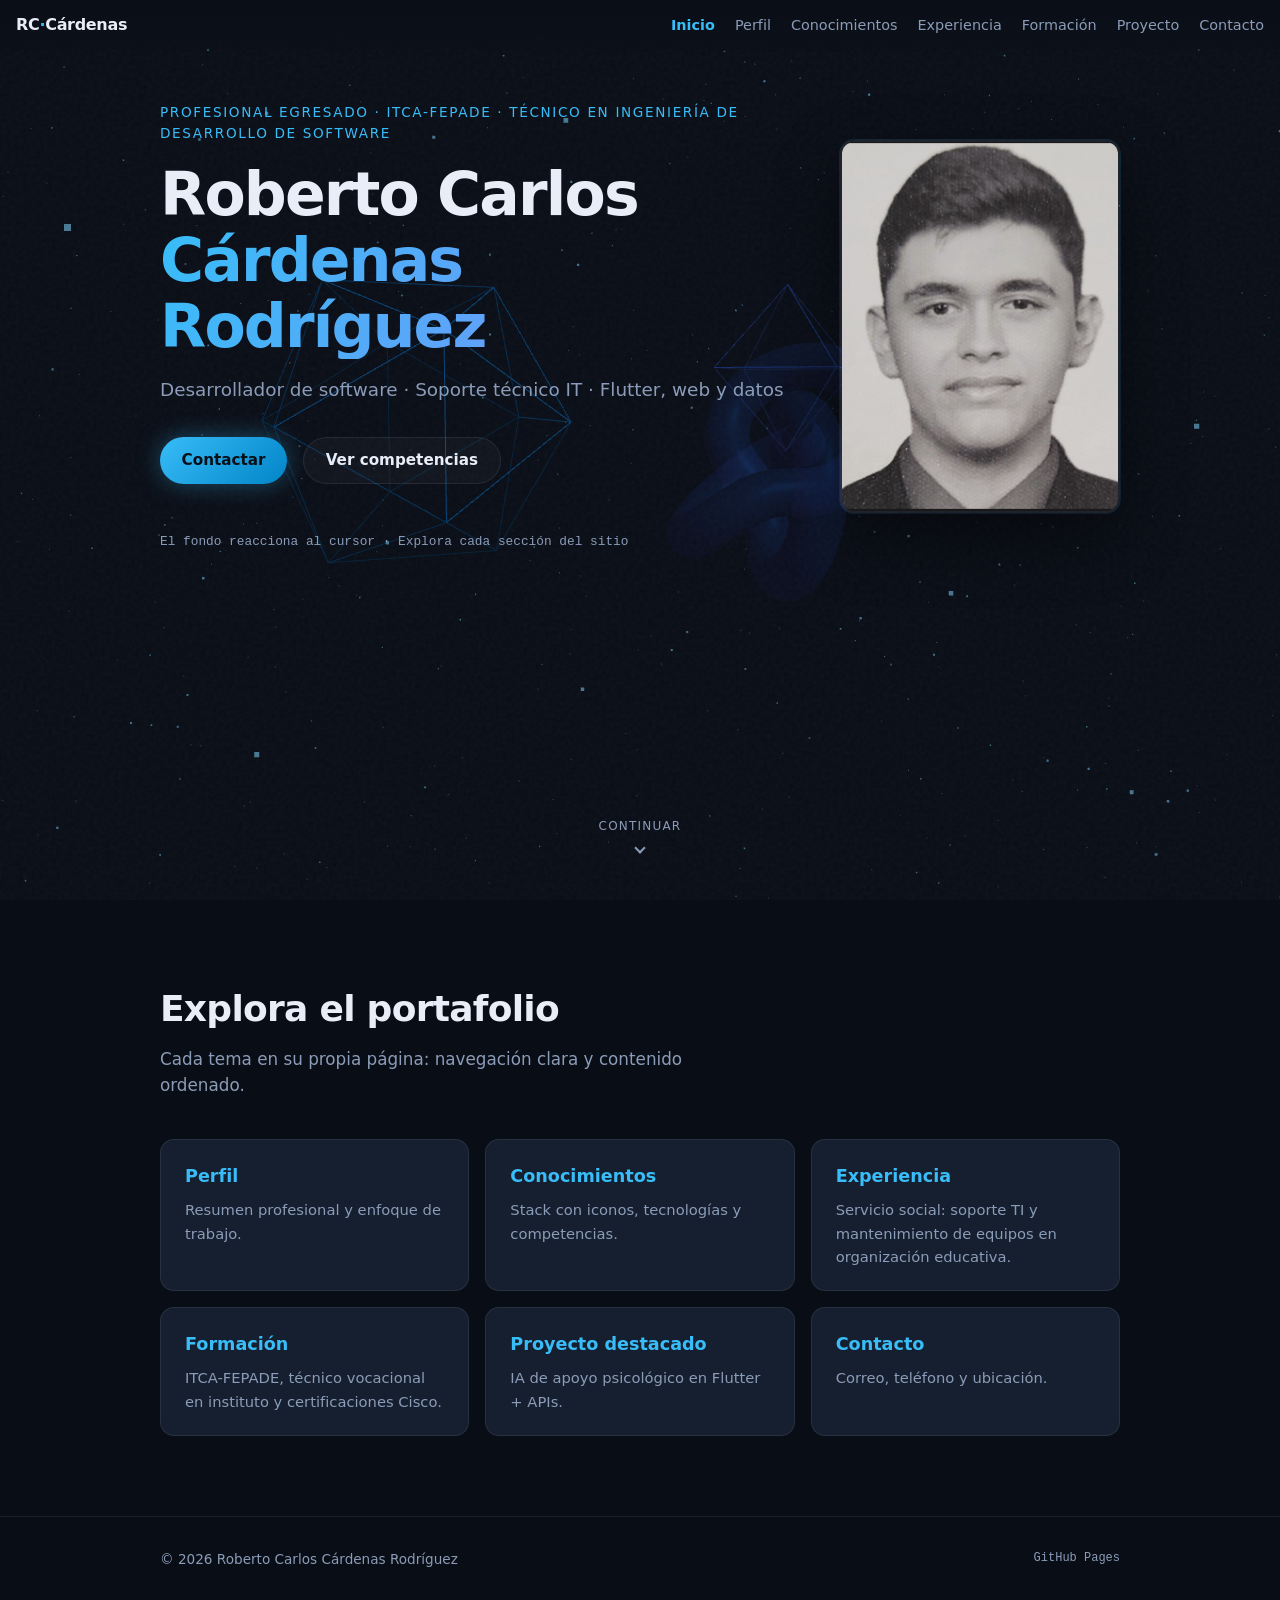
==== commit fa57680a: "Correct capitalization in eyebrow text" ====
--- a/index.html
+++ b/index.html
@@ -45,7 +45,7 @@
     <section class="hero hero--home" id="inicio">
       <div class="container hero-split">
         <div class="hero-split-inner">
-          <p class="eyebrow">Profesional egresado · ITCA-FEPADE · Técnico en Ingeniería de Desarrollo de Software</p>
+          <p class="eyebrow">Profesional egresado · ITCA-FEPADE · Técnico en Ingeniería De Desarrollo de Software</p>
           <h1 class="hero-title">
             <span class="line">Roberto Carlos</span>
             <span class="line accent">Cárdenas Rodríguez</span>
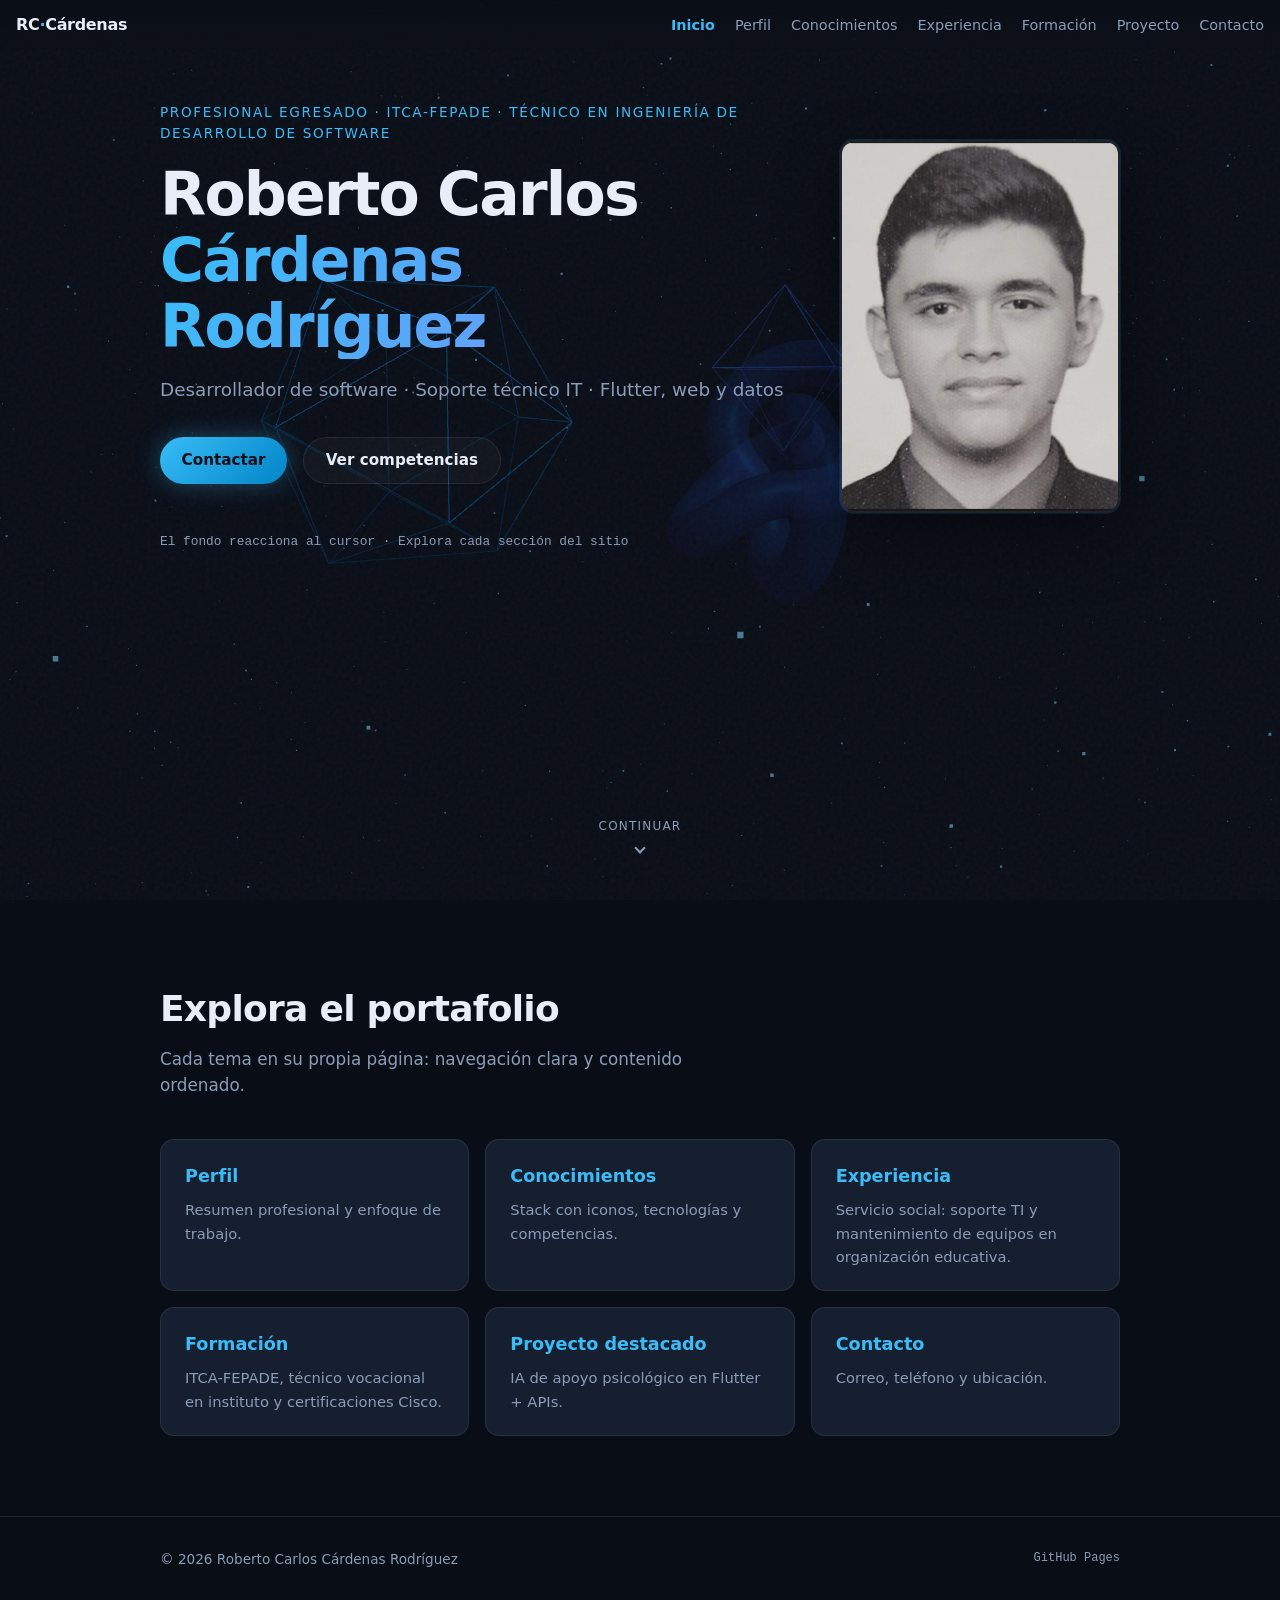
==== commit 7c2d2219: "Fix typo in professional title text" ====
--- a/index.html
+++ b/index.html
@@ -45,7 +45,7 @@
     <section class="hero hero--home" id="inicio">
       <div class="container hero-split">
         <div class="hero-split-inner">
-          <p class="eyebrow">Profesional egresado · ITCA-FEPADE · Técnico en Ingeniería De Desarrollo de Software</p>
+          <p class="eyebrow">Profesional egresado · ITCA-FEPADE · Técnico en Ingeniería de Desarrollo de Software</p>
           <h1 class="hero-title">
             <span class="line">Roberto Carlos</span>
             <span class="line accent">Cárdenas Rodríguez</span>
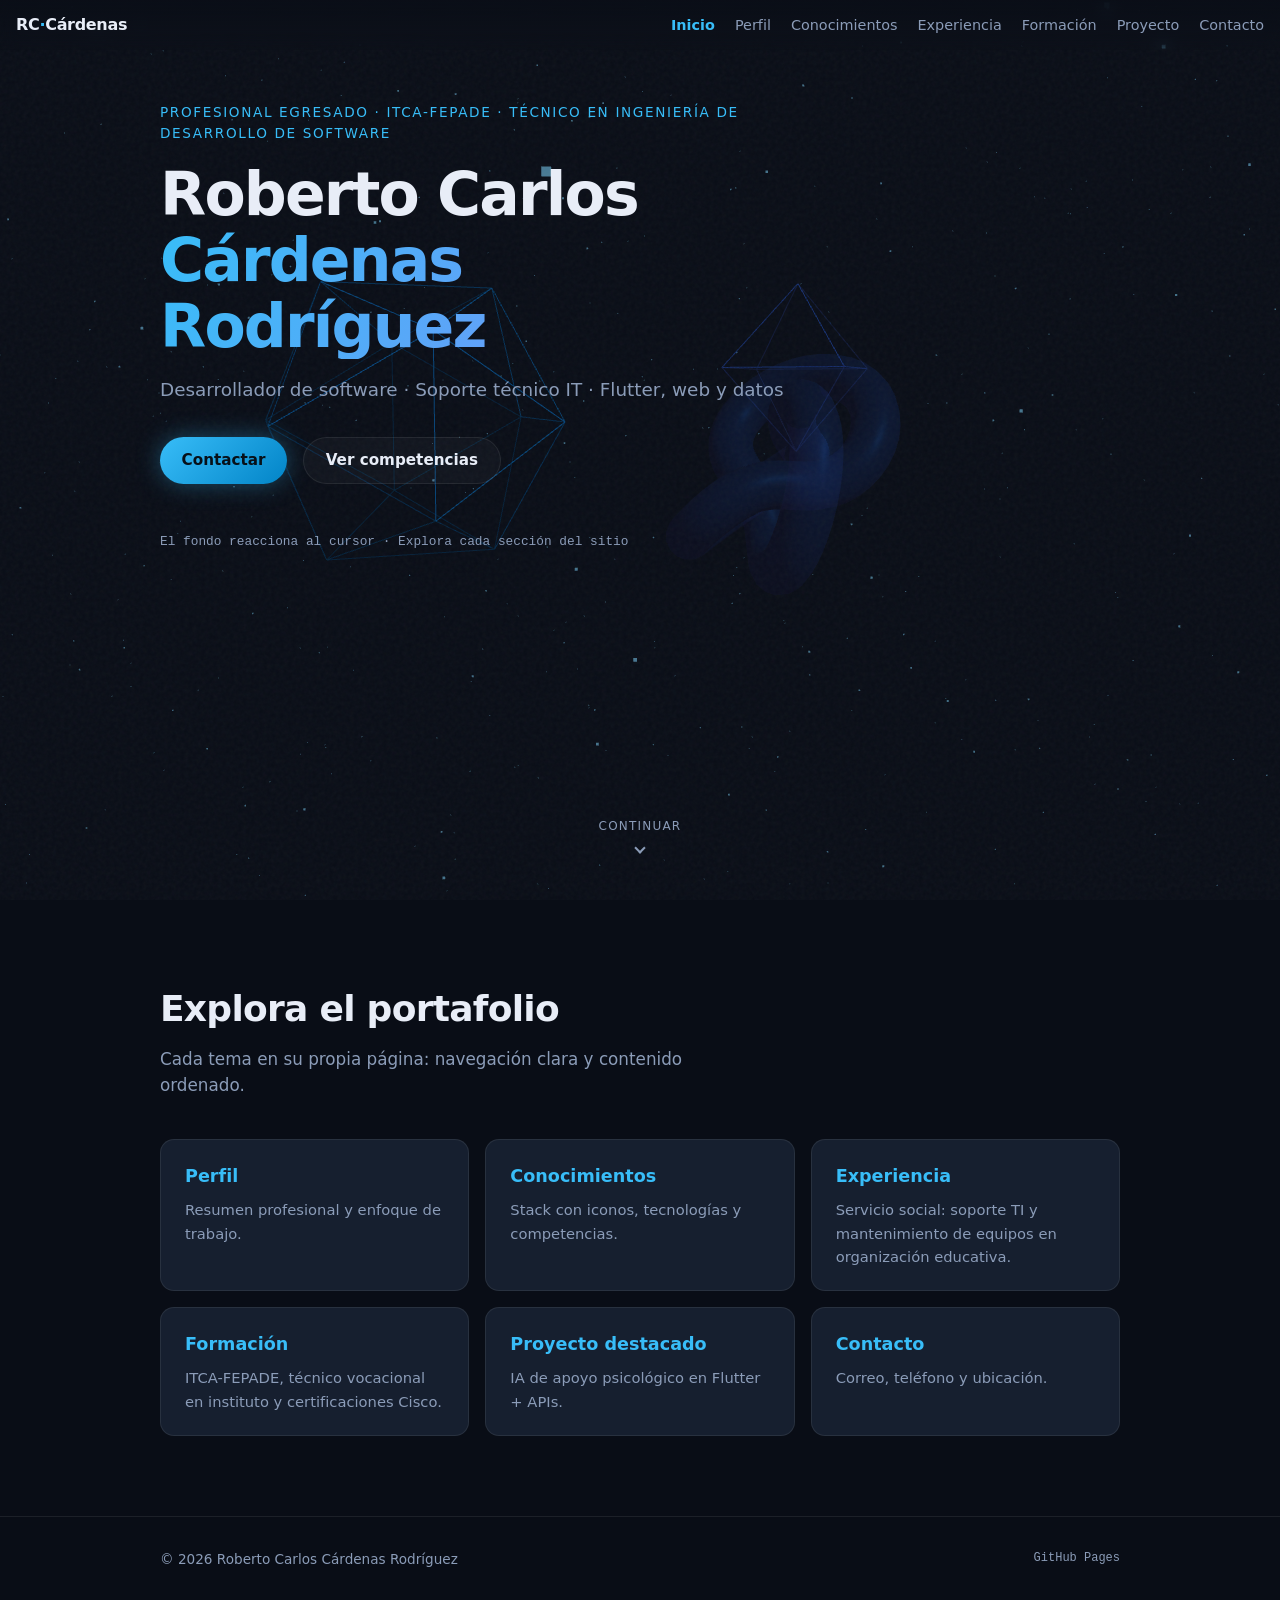
==== commit 89254521: "Remove hero photo section from index.html Removed the hero photo section from the HTML." ====
--- a/index.html
+++ b/index.html
@@ -56,17 +56,6 @@
             <a class="btn ghost" href="./conocimientos.html">Ver competencias</a>
           </div>
           <p class="hero-hint">El fondo reacciona al cursor · Explora cada sección del sitio</p>
-        </div>
-        <div class="hero-photo-wrap">
-          <img
-            class="hero-photo"
-            src="./assets/img/profile.png"
-            alt="Retrato profesional de Roberto Carlos Cárdenas Rodríguez"
-            width="400"
-            height="500"
-            loading="eager"
-            decoding="async"
-          />
         </div>
       </div>
       <div class="hero-scroll" aria-hidden="true">
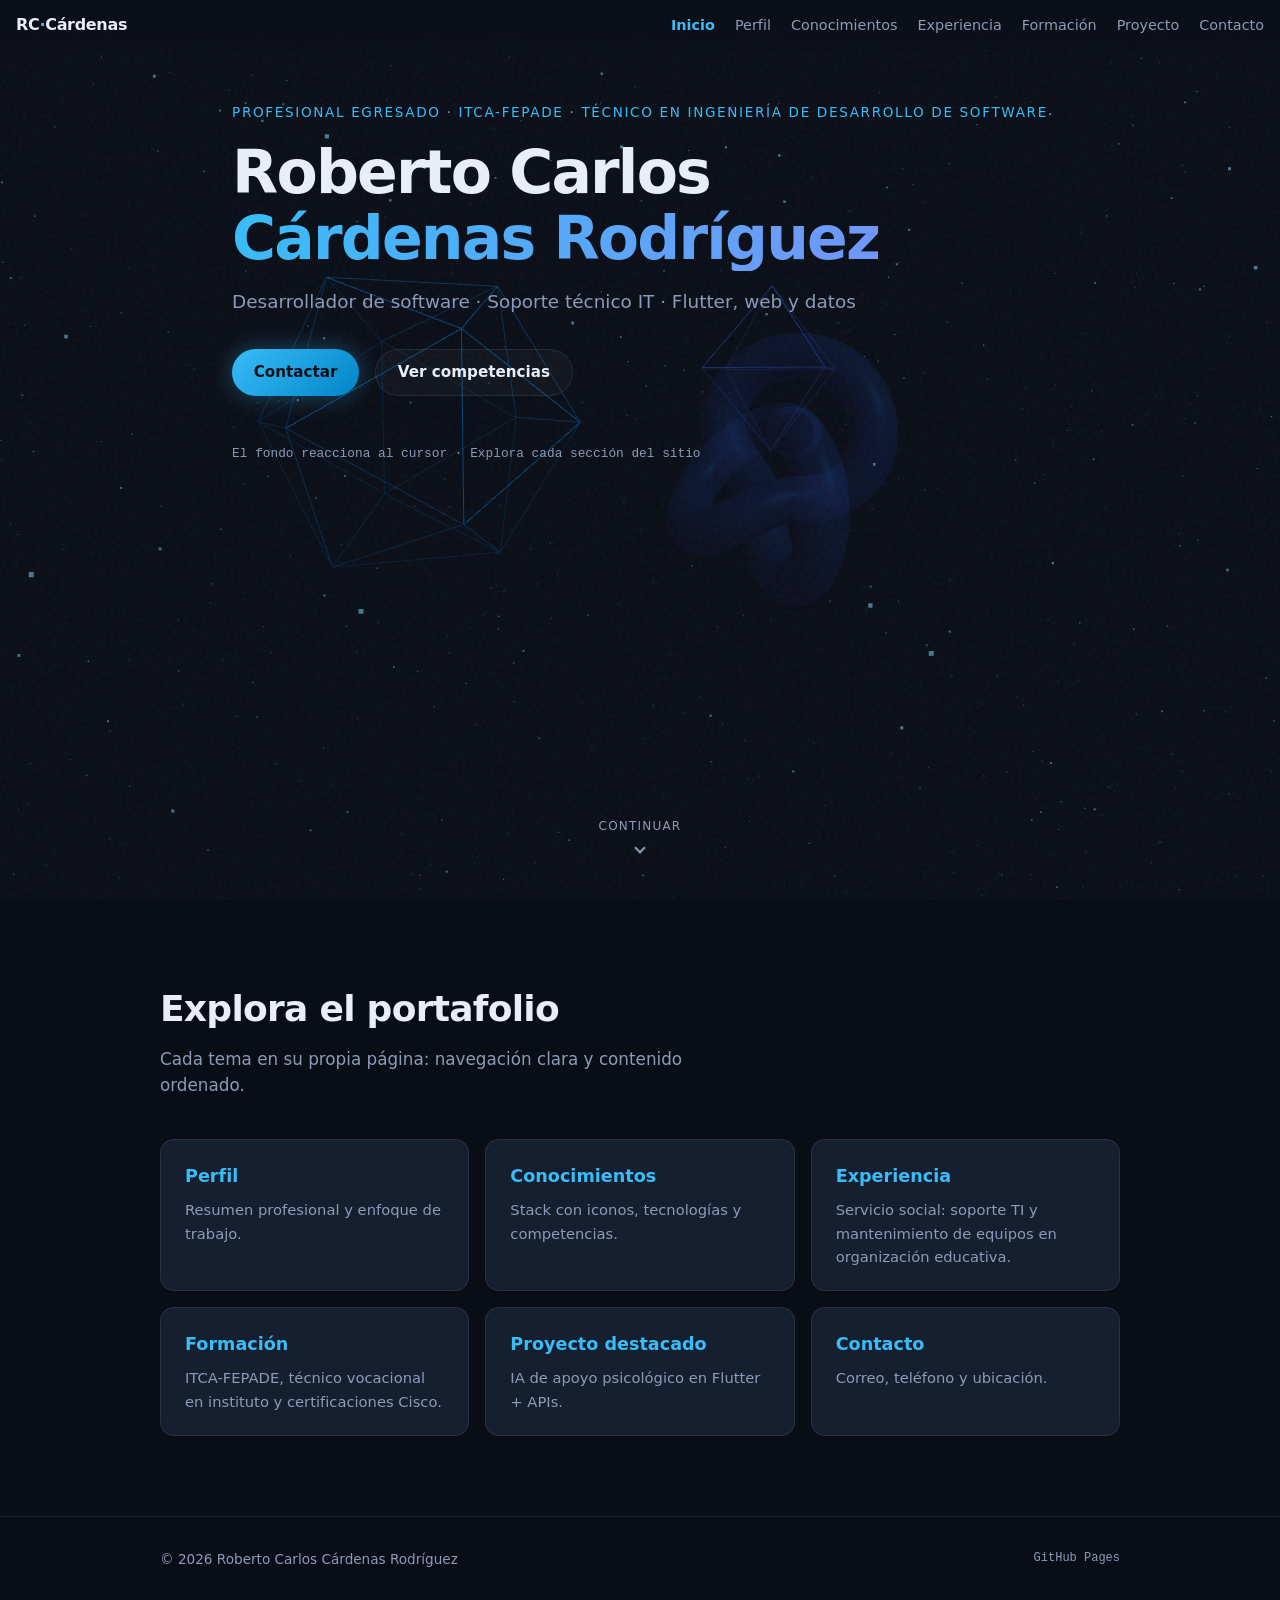
==== commit de00c864: "Change hero section layout to centered" ====
--- a/index.html
+++ b/index.html
@@ -43,7 +43,7 @@
 
   <main>
     <section class="hero hero--home" id="inicio">
-      <div class="container hero-split">
+      <div class="container hero-centered">
         <div class="hero-split-inner">
           <p class="eyebrow">Profesional egresado · ITCA-FEPADE · Técnico en Ingeniería de Desarrollo de Software</p>
           <h1 class="hero-title">
